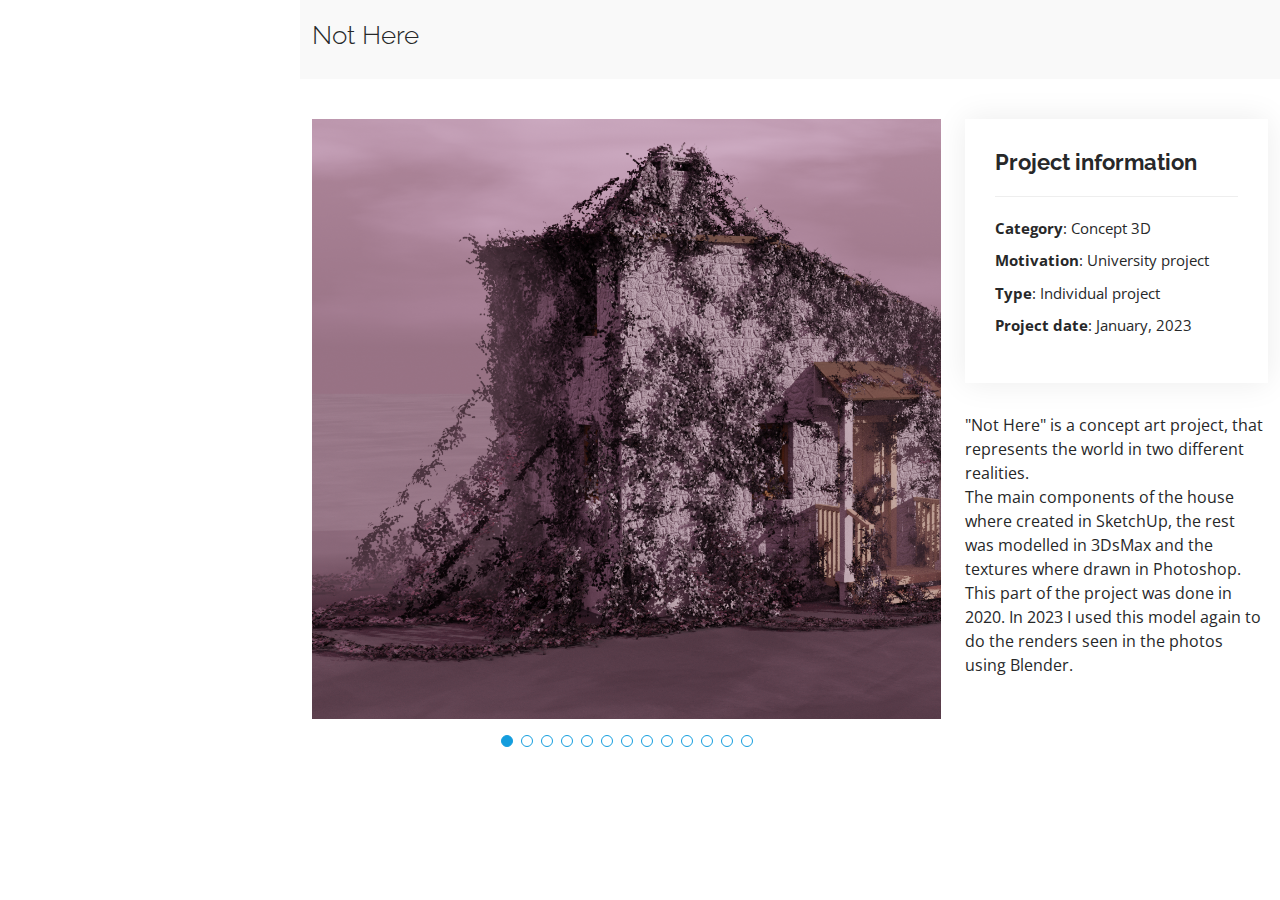
==== Concept3D.html @ 19d0db75 "portfolio" ====
<!DOCTYPE html>
<html lang="en">

<head>
  <meta charset="utf-8">
  <meta content="width=device-width, initial-scale=1.0" name="viewport">

  <title>Portfolio Details - iPortfolio Bootstrap Template</title>
  <meta content="" name="description">
  <meta content="" name="keywords">

  <!-- Favicons -->
  <link href="assets/img/favicon.png" rel="icon">
  <link href="assets/img/apple-touch-icon.png" rel="apple-touch-icon">

  <!-- Google Fonts -->
  <link href="https://fonts.googleapis.com/css?family=Open+Sans:300,300i,400,400i,600,600i,700,700i|Raleway:300,300i,400,400i,500,500i,600,600i,700,700i|Poppins:300,300i,400,400i,500,500i,600,600i,700,700i" rel="stylesheet">

  <!-- Vendor CSS Files -->
  <link href="assets/vendor/aos/aos.css" rel="stylesheet">
  <link href="assets/vendor/bootstrap/css/bootstrap.min.css" rel="stylesheet">
  <link href="assets/vendor/bootstrap-icons/bootstrap-icons.css" rel="stylesheet">
  <link href="assets/vendor/boxicons/css/boxicons.min.css" rel="stylesheet">
  <link href="assets/vendor/glightbox/css/glightbox.min.css" rel="stylesheet">
  <link href="assets/vendor/swiper/swiper-bundle.min.css" rel="stylesheet">

  <!-- Template Main CSS File -->
  <link href="assets/css/style.css" rel="stylesheet">

  <!-- =======================================================
  * Template Name: iPortfolio - v3.10.0
  * Template URL: https://bootstrapmade.com/iportfolio-bootstrap-portfolio-websites-template/
  * Author: BootstrapMade.com
  * License: https://bootstrapmade.com/license/
  ======================================================== -->
</head>

<body>

  <!-- ======= Mobile nav toggle button ======= -->
  <i class="bi bi-list mobile-nav-toggle d-xl-none"></i>


  <main id="main">
    <!-- ======= Breadcrumbs ======= -->
    <section id="breadcrumbs" class="breadcrumbs">
      <div class="container">

        <div class="d-flex justify-content-between align-items-center">
          <h2>Not Here </h2>
        </div>

      </div>
    </section><!-- End Breadcrumbs -->

    <!-- ======= Portfolio Details Section ======= -->
    <section id="portfolio-details" class="portfolio-details">
        <div class="container">
  
          <div class="row gy-4">
  
            <div class="col-lg-8">
              <div class="portfolio-details-slider swiper">
                <div class="swiper-wrapper align-items-center">

                <div class="swiper-slide">
                  <img src="assets/img/NotHere/Renders_realidad_alternativa/Exterior/exterior_render_final.png" alt="">
                </div>

                <div class="swiper-slide">
                  <img src="assets/img/NotHere/Renders_realidad_normal/exterior.png" alt="">
                </div>

                <div class="swiper-slide">
                  <img src="assets/img/NotHere/Renders_realidad_alternativa/cocina_render_final.png" alt="">
                </div>

                <div class="swiper-slide">
                    <img src="assets/img/NotHere/Renders_realidad_normal/cocina.png" alt="">
                  </div>

                <div class="swiper-slide">
                <img src="assets/img/NotHere/Renders_realidad_alternativa/baño_render_final.png" alt="">
                </div>

                <div class="swiper-slide">
                <img src="assets/img/NotHere/Renders_realidad_normal/baño.png" alt="">
                </div>

                <div class="swiper-slide">
                    <img src="assets/img/NotHere/Renders_realidad_alternativa/pasillo_render_final.png" alt="">
                </div>

                <div class="swiper-slide">
                    <img src="assets/img/NotHere/Renders_realidad_normal/pasillo.png" alt="">
                  </div>
  
                <div class="swiper-slide">
                    <img src="assets/img/NotHere/Renders_realidad_alternativa/Salon/salon_render_final.png" alt="">
                </div>
  
                <div class="swiper-slide">
                    <img src="assets/img/NotHere/Renders_realidad_normal/salon.png" alt="">
                </div>
  
                <div class="swiper-slide">
                    <img src="assets/img/NotHere/Renders_realidad_alternativa/Cuarto/cuarto_render_final.png" alt="">
                </div>
  
                <div class="swiper-slide">
                    <img src="assets/img/NotHere/Renders_realidad_normal/cuarto.png" alt="">
                </div>

                <div class="swiper-slide">
                    <img src="assets/img/NotHere/Renders_lluvia_policia/render_final.png" alt="">
                </div>

              </div>
              <div class="swiper-pagination"></div>
            </div>
          </div>

          <div class="col-lg-4">
            <div class="portfolio-info">
              <h3>Project information</h3>
              <ul>
                <li><strong>Category</strong>: Concept 3D</li>
                <li><strong>Motivation</strong>: University project</li>
                <li><strong>Type</strong>: Individual project</li>
                <li><strong>Project date</strong>: January, 2023</li>
                </ul>
            </div>
            <div class="portfolio-description">
              <p>
                "Not Here" is a concept art project, that represents the world in two different realities.
                <br> The main components of the house where created in SketchUp, the rest was modelled in 3DsMax and the textures where drawn in Photoshop. This part of the project was done in 2020.
                In 2023 I used this model again to do the renders seen in the photos using Blender.
            </div>
          </div>

        </div>

      </div>
    </section><!-- End Portfolio Details Section -->

  </main><!-- End #main -->


  <a href="#" class="back-to-top d-flex align-items-center justify-content-center"><i class="bi bi-arrow-up-short"></i></a>

  <!-- Vendor JS Files -->
  <script src="assets/vendor/purecounter/purecounter_vanilla.js"></script>
  <script src="assets/vendor/aos/aos.js"></script>
  <script src="assets/vendor/bootstrap/js/bootstrap.bundle.min.js"></script>
  <script src="assets/vendor/glightbox/js/glightbox.min.js"></script>
  <script src="assets/vendor/isotope-layout/isotope.pkgd.min.js"></script>
  <script src="assets/vendor/swiper/swiper-bundle.min.js"></script>
  <script src="assets/vendor/typed.js/typed.min.js"></script>
  <script src="assets/vendor/waypoints/noframework.waypoints.js"></script>
  <script src="assets/vendor/php-email-form/validate.js"></script>

  <!-- Template Main JS File -->
  <script src="assets/js/main.js"></script>

</body>

</html>
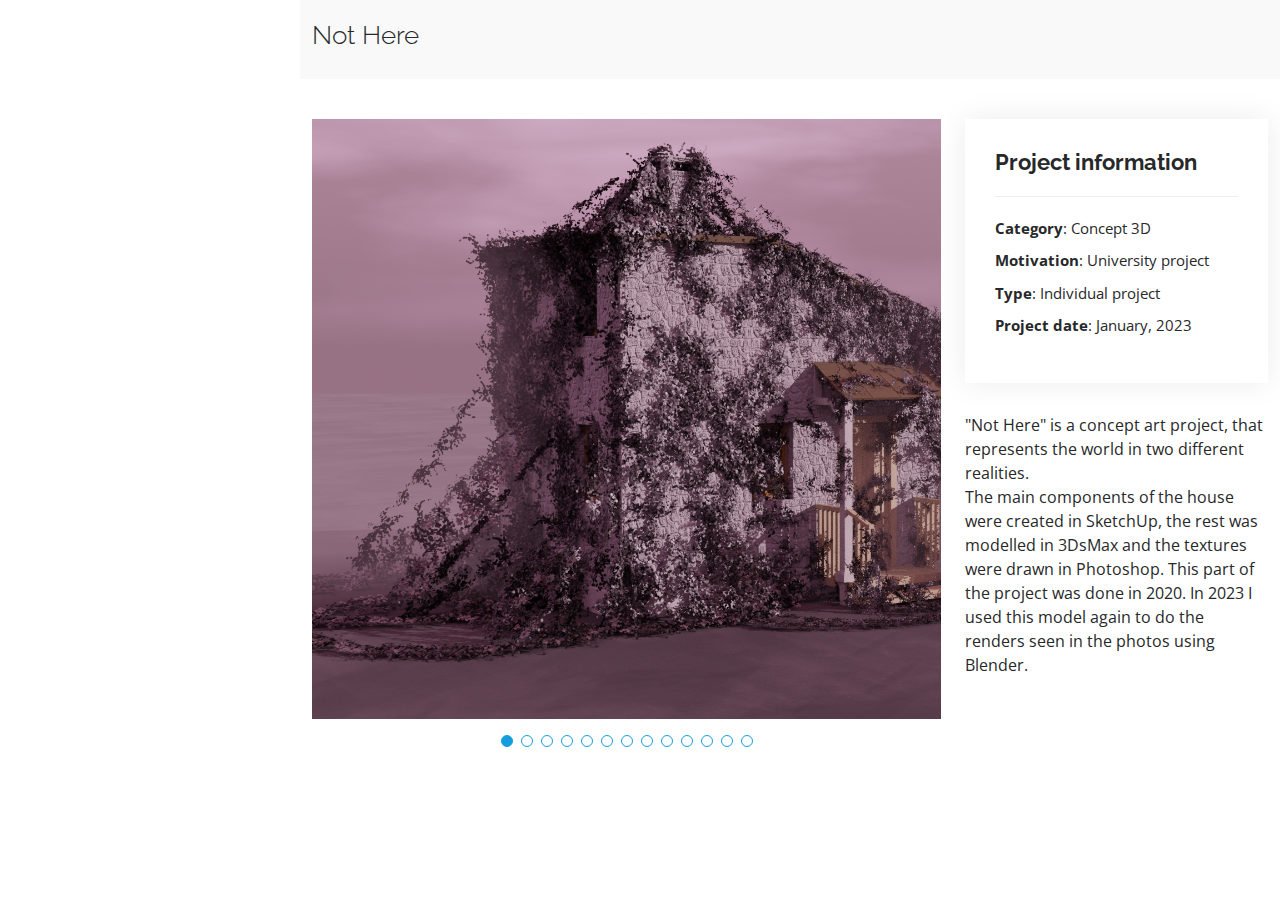
==== commit 02659c1f: "updated" ====
--- a/Concept3D.html
+++ b/Concept3D.html
@@ -133,7 +133,7 @@
             <div class="portfolio-description">
               <p>
                 "Not Here" is a concept art project, that represents the world in two different realities.
-                <br> The main components of the house where created in SketchUp, the rest was modelled in 3DsMax and the textures where drawn in Photoshop. This part of the project was done in 2020.
+                <br> The main components of the house were created in SketchUp, the rest was modelled in 3DsMax and the textures were drawn in Photoshop. This part of the project was done in 2020.
                 In 2023 I used this model again to do the renders seen in the photos using Blender.
             </div>
           </div>
